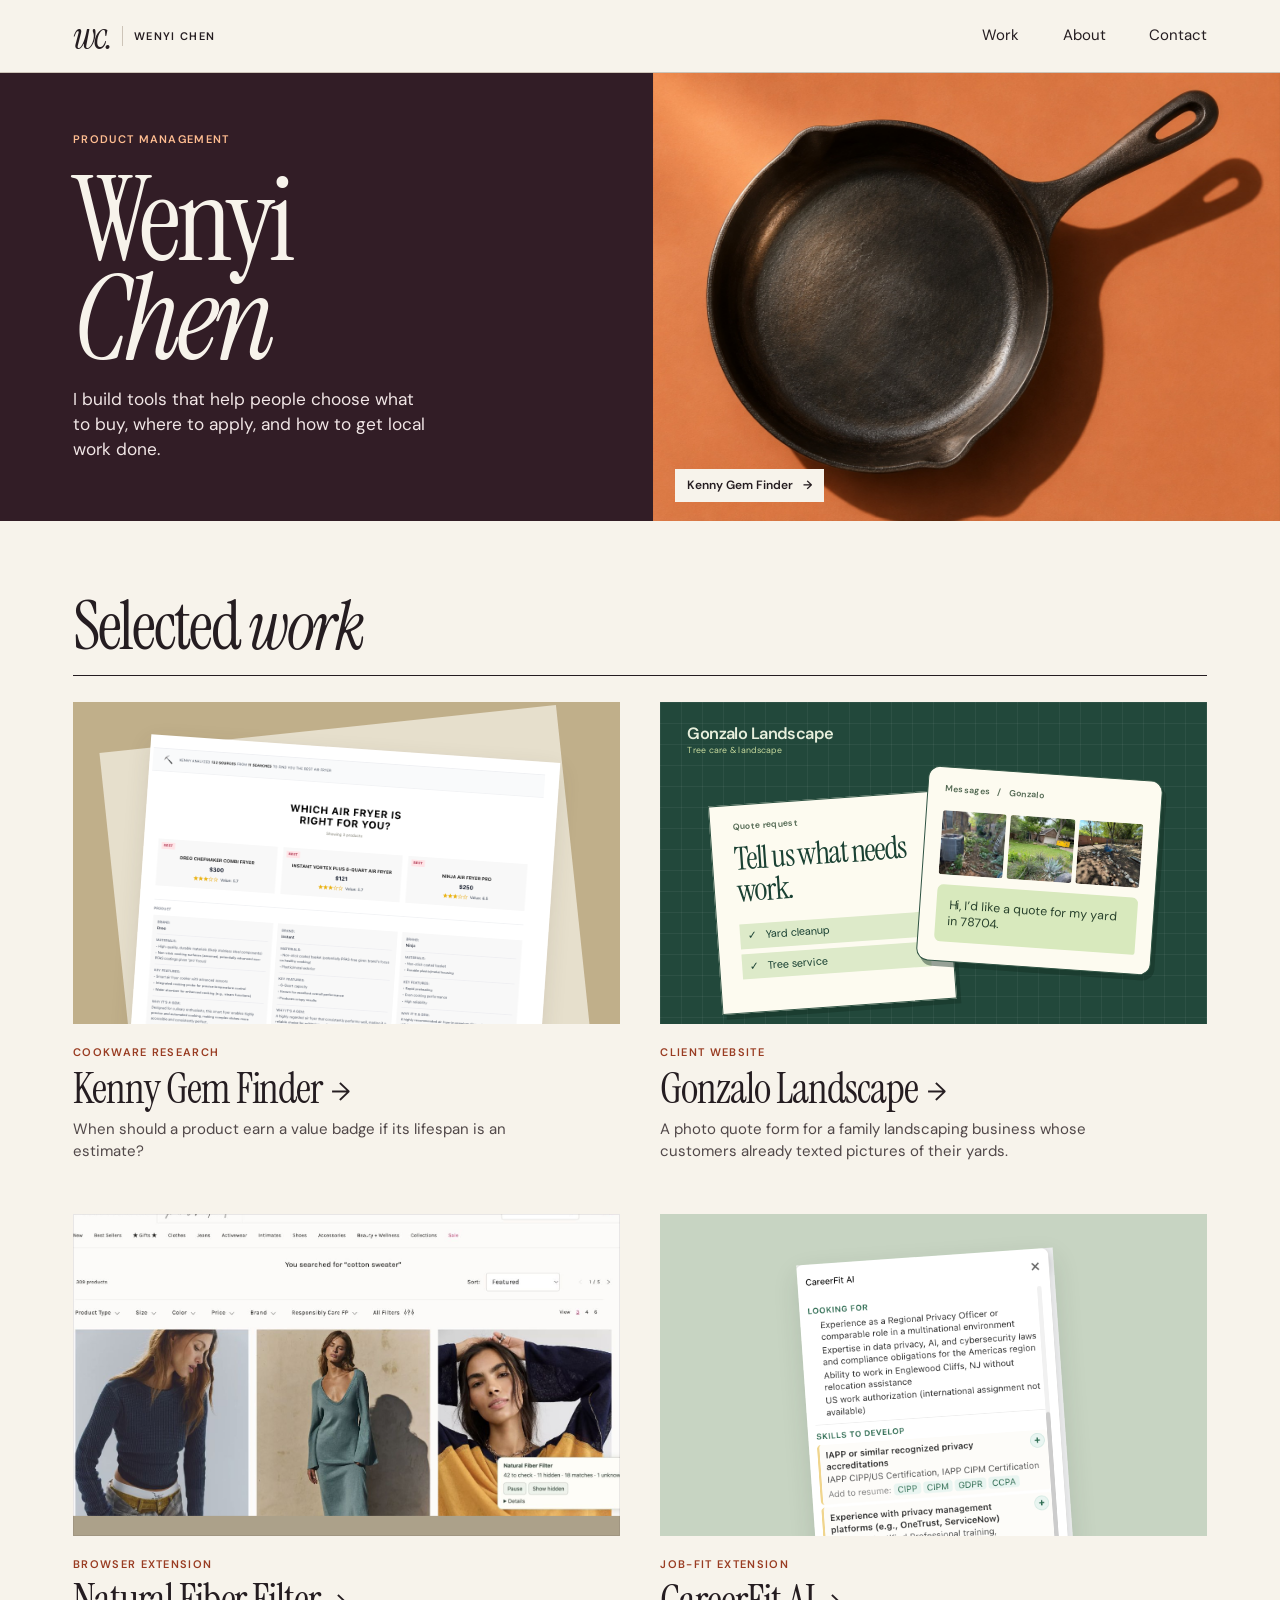
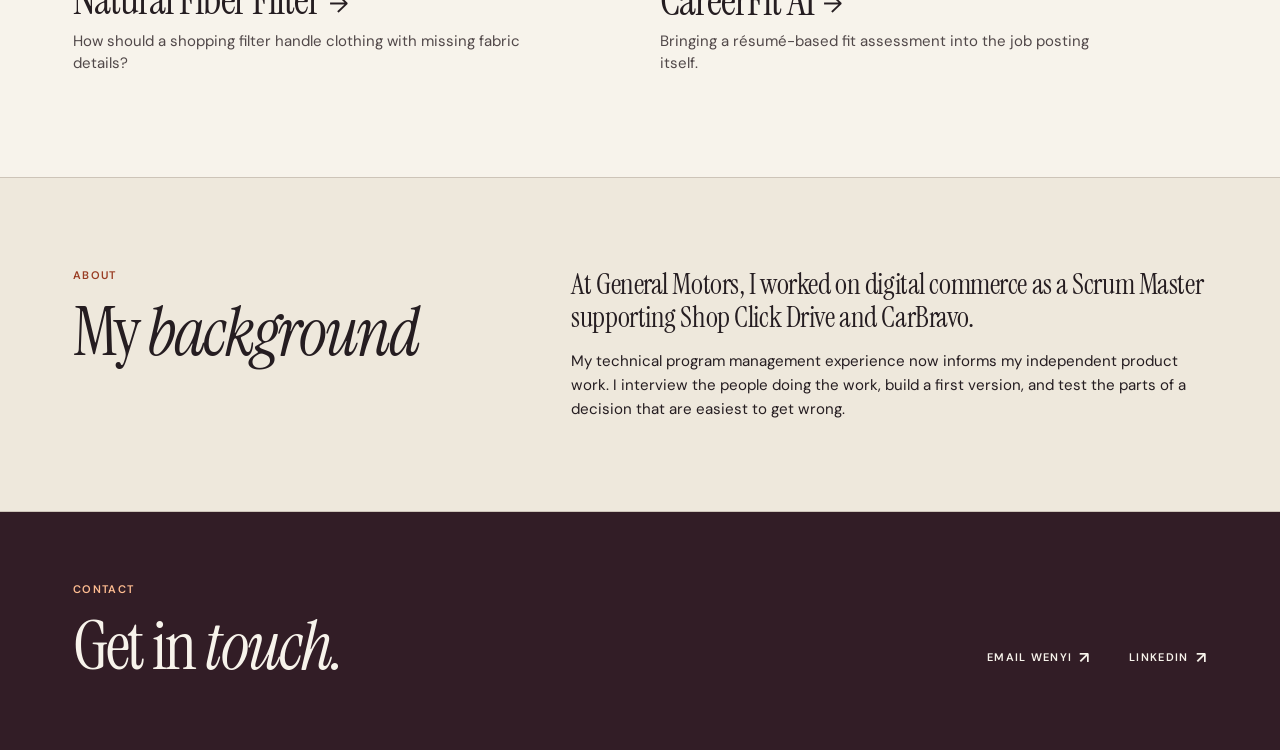
==== index.html @ 7c177bbd "Publish PM portfolio with four projects and interactive Gonzalo quote walkthrough" ====
<!doctype html>
<html lang="en">
<head>
<meta charset="utf-8">
<meta name="viewport" content="width=device-width,initial-scale=1">
<meta name="description" content="Product management work by Wenyi Chen, from independent products to digital commerce at General Motors.">
<meta name="theme-color" content="#321d26">
<title>Wenyi Chen — Product Management</title>
<style>
@font-face{font-family:Instrument;src:url([data-uri]) format('truetype');font-style:normal;font-display:swap}
@font-face{font-family:Instrument;src:url([data-uri]) format('truetype');font-style:italic;font-display:swap}
@font-face{font-family:DM;src:url([data-uri]) format('truetype');font-weight:400;font-display:swap}
@font-face{font-family:DM;src:url([data-uri]) format('truetype');font-weight:600;font-display:swap}
:root{--ink:#251d21;--plum:#321d26;--paper:#f7f3eb;--warm:#f1e4d1;--red:#993c22;--accent:#ffbd91;--rule:#cdc4b8;--serif:Instrument,'Baskerville',Georgia,serif;--sans:DM,'Helvetica Neue',Arial,sans-serif;--gutter:clamp(22px,5.7vw,100px)}
*{box-sizing:border-box}
body{margin:0;color:var(--ink);background:var(--paper);font:400 17px/1.55 var(--sans);overflow-wrap:break-word;-webkit-font-smoothing:antialiased}
a{color:inherit;text-decoration:none}h1,h2,h3,p,figure,blockquote{margin:0}img{display:block;max-width:100%}button,a{-webkit-tap-highlight-color:transparent}:focus-visible{outline:3px solid #1d71bc;outline-offset:4px}a:focus-visible{position:relative;z-index:2}.skip{position:absolute;top:-120px;left:16px;background:white;color:var(--ink);padding:12px;z-index:7}.skip:focus{top:10px}
.wrap{width:min(100%,1640px);margin-inline:auto;padding-inline:var(--gutter)}
header{border-bottom:1px solid var(--rule)}.mast{display:flex;justify-content:space-between;align-items:center;gap:15px;min-height:72px}
.signature{display:inline-flex;align-items:center;gap:11px;line-height:1.2;min-height:44px}.monogram{font:italic 38px/.9 var(--serif);letter-spacing:-2px}.signature .divider{height:20px;width:1px;background:var(--rule)}.signature small,.eyebrow,.kicker,.contact-links,.case-back,.case-next,.section-link,.role{font:600 11px/1.35 var(--sans);letter-spacing:.12em;text-transform:uppercase}
nav{display:flex;align-items:center;gap:clamp(18px,3.4vw,48px)}nav a{display:grid;align-items:center;min-height:44px;font-size:15px}nav a[aria-current]{text-decoration:underline;text-underline-offset:5px}nav a:hover,.contact-links a:hover,.section-link:hover,.case-back:hover,.case-next:hover{text-decoration:underline;text-underline-offset:5px}
main:focus,section[tabindex]:focus,footer:focus,h1[tabindex]:focus{outline:none}
.hero{background:var(--plum);color:var(--paper);display:grid;grid-template-columns:1.04fr 1fr;min-height:clamp(430px,35vw,630px)}
.hero-copy{max-width:880px;justify-self:end;width:100%;padding:clamp(36px,4vw,82px) clamp(30px,5vw,76px) clamp(36px,4vw,80px) max(var(--gutter),calc((100vw - 1640px)/2 + var(--gutter)));display:flex;flex-direction:column;justify-content:center;align-items:flex-start}
.eyebrow,.kicker,.role{color:var(--red)}.hero .eyebrow{color:var(--accent)}
.hero h1{margin:24px 0 18px;font:400 clamp(94px,9.2vw,158px)/.84 var(--serif);letter-spacing:-.035em}.hero h1 em{font-weight:400}.hero h1 span{display:block}
.intro{font-size:clamp(16px,1.35vw,21px);line-height:1.45;max-width:30ch;color:#f1e6e6}
.hero-art{position:relative;overflow:hidden;display:block;background:#ba6c3c;min-height:100%}.hero-art>img{position:absolute;width:100%;height:100%;object-fit:cover;object-position:51% center;transition:transform .65s cubic-bezier(.2,.66,.32,1)}
.hero-art:hover>img,.hero-art:focus-visible>img{transform:scale(1.035)}.hero-art:focus-visible{outline-offset:-6px}
.image-link{position:absolute;bottom:19px;left:22px;display:flex;align-items:center;gap:10px;background:var(--paper);padding:7px 12px;color:var(--ink);font-size:12px;font-weight:600}.arrow{display:inline-block;transition:transform .22s ease}.hero-art:hover .arrow,.project:hover .arrow,.case-next:hover .arrow{transform:translateX(4px)}
.work{padding-top:clamp(42px,5.7vw,88px);padding-bottom:clamp(60px,8vw,112px)}.section-head{border-bottom:1px solid var(--ink);display:flex;justify-content:space-between;align-items:baseline;gap:16px;padding-bottom:16px;margin-bottom:26px}.section-head h2,.about h2,.footer h2{font:400 clamp(48px,5.2vw,85px)/.98 var(--serif);letter-spacing:-.035em}.section-head h2 em,.about h2 em,.footer h2 em{font-weight:400}
.projects{display:grid;grid-template-columns:1fr 1fr;column-gap:clamp(22px,3.2vw,48px);row-gap:clamp(34px,4vw,65px)}
.project{display:block;min-width:0;color:var(--ink)}.project-art{position:relative;isolation:isolate;aspect-ratio:1.7;overflow:hidden}
.patina-art{background:#c0af8a}.patina-art:before{content:'';position:absolute;inset:8% 8% -20% 8%;background:#f6f1e7;transform:rotate(-6deg);opacity:.72}
.patina-art img{position:absolute;width:75%;height:auto;max-width:none;left:13%;top:14%;transform:rotate(4deg);box-shadow:0 8px 22px #4b3f3220;transform-origin:45% 15%;transition:transform .45s ease}
.fiber-art{background:#aca18a}.fiber-art img{position:absolute;max-width:none;width:108%;height:auto;top:50%;left:50%;transform:translate(-50%,-60%);transition:transform .5s ease}.fiber-art:after{content:'';position:absolute;inset:0;border:1px solid #281e2617}
.project:hover .patina-art img,.project:focus-visible .patina-art img{transform:rotate(1deg) scale(1.025)}.project:hover .fiber-art img,.project:focus-visible .fiber-art img{transform:translate(-50%,-60%) scale(1.035)}
.project-info{padding-top:21px}.project h3{font:400 clamp(34px,3.25vw,57px)/1.02 var(--serif);letter-spacing:-.025em;padding:8px 0}.project h3 .arrow{font:400 .60em/1 var(--sans);margin-left:.12em;vertical-align:.10em}
.project p{max-width:46ch;font-size:clamp(15px,1.1vw,18px);color:#514849;line-height:1.5}
.about{background:#eee8dc;border-top:1px solid var(--rule);border-bottom:1px solid var(--rule);padding-block:clamp(52px,7vw,100px)}
.about-grid{display:grid;grid-template-columns:.9fr 1.4fr;gap:clamp(30px,7vw,132px);align-items:start}.about .eyebrow{margin-bottom:17px}.about-text{max-width:660px}.about-text p:first-child{font:400 clamp(24px,2.25vw,37px)/1.16 var(--serif);letter-spacing:-.015em}.about-text p+p{margin-top:14px;font-size:clamp(15px,1.18vw,18px);line-height:1.6}
.footer{background:var(--plum);color:var(--paper);padding-block:clamp(40px,5.5vw,85px)}.footer-inner{display:flex;align-items:flex-end;justify-content:space-between;gap:18px}.footer .eyebrow{color:var(--accent);margin-bottom:16px}.footer h2{font-size:clamp(45px,5.3vw,84px)}.contact-links{display:flex;gap:clamp(18px,3vw,42px)}.contact-links a{display:inline-flex;align-items:center;min-height:44px;gap:7px}.contact-links .arrow{font-size:16px}
.case{padding-top:clamp(28px,4vw,70px);padding-bottom:clamp(45px,6vw,90px)}.case-back{display:inline-flex;align-items:center;gap:8px;min-height:44px}.case-back span{font-size:18px}
.case-heading{margin-top:clamp(28px,3.8vw,66px);max-width:1100px}.case h1{font:400 clamp(64px,8.5vw,134px)/.93 var(--serif);letter-spacing:-.045em;margin:12px 0 15px;color:var(--plum)}
.case-dek{max-width:58ch;font-size:clamp(18px,1.55vw,24px);line-height:1.45}
.case-layout{margin-top:clamp(34px,5vw,75px);display:grid;grid-template-columns:1.06fr 1fr;gap:clamp(30px,5.5vw,100px);align-items:start}
.case-copy section{padding-bottom:25px;margin-bottom:25px;border-bottom:1px solid var(--rule)}.case-copy section:last-child{margin-bottom:0}.case-copy h2{font:400 clamp(30px,2.8vw,47px)/1.02 var(--serif);letter-spacing:-.025em;margin-bottom:12px}.case-copy p{max-width:56ch;color:#494041;font-size:clamp(16px,1.14vw,19px)}.case-copy p+p{margin-top:12px}
.evidence{margin:0}.evidence-img{background:#e0d4c0;padding:clamp(13px,2.25vw,38px);border:1px solid #d7cebe}.evidence-img img{width:100%;height:auto;margin:auto}.fiber-evidence{background:#d9dad0;padding:clamp(12px,1.5vw,26px)}.evidence figcaption{margin-top:9px;color:#5a5051;font-size:13px;line-height:1.45}.stats{display:grid;grid-template-columns:repeat(3,1fr);align-items:baseline;gap:8px;margin-top:28px;padding-block:20px;border-block:1px solid var(--rule)}.stats strong{display:block;font:400 clamp(37px,3.2vw,55px)/1 var(--serif);color:var(--plum)}.stats span{font-size:13px;line-height:1.4}
.case-next{display:inline-flex;gap:9px;align-items:center;margin-top:32px;min-height:44px;color:var(--red)}.case-next .arrow{font-size:16px}
html.js [data-view]{display:none}html.js [data-view].active{display:block}
@media(prefers-reduced-motion:no-preference){.hero-copy{animation:lift-in .65s both}.hero-art img{animation:arrive .95s ease both}@keyframes lift-in{from{opacity:0;transform:translateY(10px)}to{opacity:1;transform:translateY(0)}}@keyframes arrive{from{filter:brightness(.84)}to{filter:brightness(1)}}}
@media(min-width:1700px){.hero{grid-template-columns:1fr 1fr}.hero-copy{max-width:none}}
@media(max-width:780px){.mast{min-height:60px}.hero{min-height:385px}.hero-copy{padding:30px var(--gutter)}.hero h1{font-size:clamp(86px,12vw,106px);margin:20px 0}.hero .eyebrow{font-size:10px}.intro{font-size:16px}.image-link{bottom:13px;left:13px}.case-layout{grid-template-columns:1fr 1fr;gap:24px}.about-grid{grid-template-columns:.7fr 1.3fr;gap:25px}}
@media(max-width:620px){.mast{align-items:center}.signature{gap:6px}.signature small{font-size:9px;letter-spacing:.07em;max-width:72px}.signature .divider{height:18px}.monogram{font-size:31px}nav{gap:15px}nav a{font-size:14px}.hero{display:flex;flex-direction:column;min-height:auto}.hero-copy{padding:31px var(--gutter) 27px;max-width:none}.hero h1{display:flex;align-items:baseline;flex-wrap:wrap;gap:.16em;font-size:clamp(63px,15vw,103px);line-height:.95;margin:13px 0 10px}.hero h1 span{display:inline}.intro{max-width:36ch}.hero-art{min-height:0;aspect-ratio:2.25}.hero-art>img{object-position:51% 47%}.image-link{bottom:11px;left:var(--gutter);padding:5px 9px;font-size:11px}.work{padding-top:36px}.section-head{padding-bottom:12px;margin-bottom:18px}.section-head h2,.about h2{font-size:48px}.projects,.case-layout,.about-grid{grid-template-columns:1fr}.projects{gap:34px}.project-art{aspect-ratio:1.75}.project-info{padding-top:14px}.project h3{padding-block:6px}.about-text{max-width:100%}.footer-inner{display:block}.contact-links{margin-top:17px;gap:29px}.case{padding-top:14px}.case-heading{margin-top:24px}.case h1{font-size:clamp(53px,13vw,79px)}.case-layout{margin-top:24px}.case-copy section{padding-bottom:18px;margin-bottom:18px}.evidence-img{padding:16px}.case-next{margin-top:18px}.about .eyebrow,.footer .eyebrow{margin-bottom:9px}}
@media(max-width:360px){.signature small,.signature .divider{display:none}.hero h1{font-size:61px}.hero-art{aspect-ratio:2}.contact-links{font-size:10px}}
@media(prefers-reduced-motion:reduce){*,*:before,*:after{animation:none!important;transition:none!important;scroll-behavior:auto!important}}
/* Gonzalo’s quote handoff */
.gz-case{--gz-evergreen:#173f35;--gz-leaf:#d4ec8b;--gz-surface:#f3f1e5}
.gz-top-links{display:flex;align-items:center;column-gap:26px;flex-wrap:wrap;margin-top:12px}.gz-board-link{display:inline-flex;align-items:center;gap:6px;min-height:44px;font-size:14px;color:#544d47;text-decoration:underline;text-underline-offset:4px}
.gz-board{display:grid;grid-template-columns:minmax(250px,.8fr) minmax(0,1.45fr);margin-top:clamp(24px,3.4vw,58px);background:var(--gz-surface);border:1px solid #a9b3a2}
.gz-rail{display:flex;flex-direction:column;justify-content:space-between;gap:20px;padding:clamp(24px,3.8vw,68px);background:var(--gz-evergreen);color:#f5f3e7}
.gz-kicker{font:600 11px/1.35 var(--sans);text-transform:uppercase;letter-spacing:.14em;color:var(--gz-leaf)}
.gz-rail h2{margin:17px 0 10px;font:400 clamp(55px,5.7vw,100px)/.9 var(--serif);letter-spacing:-.04em}.gz-rail h2 em{color:var(--gz-leaf);font-weight:400}
.gz-steps{display:grid;margin:10px 0}.gz-steps button{display:flex;gap:15px;align-items:center;text-align:left;min-height:43px;border:0;border-top:1px solid #567269;color:#f3f2e8;background:transparent;font:400 clamp(14px,1.21vw,18px)/1.3 var(--sans);cursor:pointer;padding:5px 0}.gz-steps button:last-child{border-bottom:1px solid #567269}.gz-steps button span{font-size:11px;letter-spacing:.09em;color:#c1cec2}.gz-steps button[aria-current=step]{color:var(--gz-leaf);font-weight:600}.gz-steps button[aria-current=step] span{color:var(--gz-leaf)}.gz-steps button[aria-current=step]::after{content:'→';margin-left:auto}.gz-steps button:hover{color:var(--gz-leaf)}.gz-sample{max-width:48ch;color:#d7e0d6;font-size:15px;line-height:1.5}
.gz-canvas{display:flex;flex-direction:column;align-items:center;justify-content:center;position:relative;padding:clamp(24px,3.2vw,55px) clamp(15px,4vw,70px) 20px;min-width:0;background-color:#e6e9d8;background-image:linear-gradient(90deg,#46664a12 1px,transparent 1px),linear-gradient(#46664a12 1px,transparent 1px);background-size:24px 24px}
.gz-device{width:min(100%,370px);background:#fffef7;border:1px solid #41584d;border-radius:20px;box-shadow:6px 8px 0 #58705a2b;overflow:hidden}
.gz-surface{padding:14px 20px;display:flex;justify-content:space-between;align-items:center;gap:8px;background:#1a4339;color:#fffef5;font-size:14px;font-weight:600;line-height:1.2}.gz-surface span{font-size:10px;letter-spacing:.05em;color:#ddebb7}
.gz-screen{display:flex;flex-direction:column;padding:19px 21px 20px;gap:15px;margin:0}.gz-screen[hidden],.gz-case [hidden]{display:none!important}
.gz-screen h3{font:400 34px/.98 var(--serif);letter-spacing:-.025em;color:#173a31;margin:0}.gz-screen h3:focus{outline:none}.gz-helper{color:#4f5b51;font-size:13px;line-height:1.43}
.gz-inputs{display:grid;grid-template-columns:1fr 1fr;gap:8px}.gz-screen label,.gz-options legend{font:600 12px/1.3 var(--sans);color:#234337}.gz-screen input:not([type=checkbox]),.gz-screen textarea{display:block;width:100%;font:400 13px/1.4 var(--sans);padding:8px 9px;border:1px solid #b8c3b3;border-radius:5px;background:white;color:#243c32;margin-top:4px;min-height:34px}.gz-screen small{font-weight:400}
.gz-options{padding:0;margin:0;border:0}.gz-options legend{padding:0;margin:0 0 6px}.gz-choices{display:grid;grid-template-columns:1fr 1fr;gap:5px}.gz-choices label{display:flex;align-items:center;gap:6px;min-height:34px;padding:6px 8px;border:1px solid #c7cfc0;border-radius:5px;font-weight:400;cursor:pointer;background:#fffef7}.gz-choices label:has(:checked){background:#e4f1cf;border-color:#829967}.gz-choices input[type=checkbox]{accent-color:#24523d;width:15px;height:15px;margin:0;flex:none}.gz-options details{font:400 12px/1.35 var(--sans)}.gz-options summary{padding:7px 0 2px;min-height:27px;cursor:pointer;color:#3d5843}.gz-options details[open] summary{margin-bottom:5px}
.gz-primary,.gz-restart,.gz-attach{border:0;min-height:39px;font:600 13px/1.25 var(--sans);cursor:pointer;border-radius:5px}.gz-primary{display:flex;align-items:center;justify-content:space-between;gap:8px;padding:9px 12px;background:var(--gz-evergreen);color:white;margin-top:auto}.gz-primary:hover{background:#235640}.gz-primary span{font-size:16px}.gz-restart,.gz-attach{background:#e5ecda;color:#234337;padding:8px 10px;text-align:left}.gz-restart{display:flex;align-items:center;justify-content:space-between}.gz-attach[aria-pressed=true]{background:#f2f3e8}.gz-form-error{font-size:12px;color:#8e321c}
.gz-compose{display:block;padding:10px 12px;background:#e6eedb;border:1px solid #c2ceb2;border-radius:10px}.gz-compose strong{margin-left:3px}.gz-compose textarea{background:#fcfff7;border-color:#9caf98;resize:vertical;min-height:105px;max-height:260px}.gz-text-short,.gz-incoming,.gz-example{font-size:13px;line-height:1.45}.gz-text-short,.gz-incoming{background:#e3eedb;color:#243d2c;padding:11px 13px;border-radius:10px 10px 3px 10px;overflow-wrap:anywhere}.gz-incoming small,.gz-example small{display:block;font-size:10px;font-weight:600;letter-spacing:.06em;color:#425c48;margin-bottom:4px}.gz-incoming small:last-child:not(:first-child){margin:5px 0 0}.gz-photos{display:grid;grid-template-columns:repeat(3,1fr);gap:4px}.gz-photos img{width:100%;aspect-ratio:1.28;object-fit:cover;border-radius:5px}.gz-example{border-left:2px solid #93a579;padding-left:12px}.gz-example button,.gz-incoming button{min-height:35px;color:#2b5733;font:600 12px var(--sans);padding:2px 0;background:transparent;border:0;text-decoration:underline;text-underline-offset:3px;cursor:pointer}.gz-example p[lang=en]{margin:2px 0 5px;color:#4f584e}.gz-caption{margin-top:13px;letter-spacing:.06em;font-size:11px;color:#405042}
.gz-sr{width:1px;height:1px;position:absolute;clip-path:inset(50%);overflow:hidden;white-space:nowrap}.gz-story{display:grid;grid-template-columns:repeat(2,minmax(0,1fr));gap:clamp(26px,6vw,90px);margin-top:clamp(32px,4vw,60px)}.gz-story section{border:0;border-top:1px solid var(--rule);padding:20px 0 0;margin:0}.gz-story h2{margin:0 0 14px;font:600 12px/1.3 var(--sans);letter-spacing:.09em;text-transform:uppercase;color:var(--gz-evergreen)}.gz-story p{font-size:clamp(15px,1.15vw,18px)}
.gz-story .gz-reach,.gz-story .gz-feedback{color:var(--gz-evergreen);font-family:var(--serif);letter-spacing:-.025em}.gz-story .gz-reach{font-size:clamp(47px,4.75vw,76px);line-height:.94}.gz-reach span{font-size:.66em}.gz-story .gz-feedback{max-width:34ch;font-size:clamp(25px,2vw,34px);line-height:1.14}
.gz-tile{container-type:inline-size;background:#22483b;isolation:isolate;background-image:linear-gradient(90deg,#ffffff0d 1px,transparent 1px),linear-gradient(#ffffff0d 1px,transparent 1px);background-size:21px 21px}
.gz-tile-label{position:absolute;top:7%;left:5%;color:#e7efdc;font:600 clamp(12px,3cqw,25px)/1.15 var(--sans);letter-spacing:-.035em}.gz-tile-label span{display:block;color:#c6d99d;font:400 clamp(8px,1.6cqw,13px)/1.6 var(--sans);letter-spacing:.03em}
.gz-tile-form,.gz-tile-message{position:absolute;background:#fdfbf0;color:#1a4133;border:1px solid #2f5343;box-shadow:4px 5px 0 #142f2470;transition:transform .3s ease}
.gz-tile-form{width:43%;left:10%;top:30%;padding:3% 4% 5%;transform:rotate(-4deg)}.gz-tile-form small,.gz-tile-message small{display:block;font:600 clamp(8px,1.6cqw,13px)/1.2 var(--sans);letter-spacing:.04em;color:#536953}.gz-tile-form strong{display:block;font:400 clamp(20px,5.8cqw,63px)/1.0 var(--serif);margin:6% 0 9%;letter-spacing:-.04em}.gz-tile-form>span{display:block;background:#ddeac9;margin:3% 0;padding:3% 4%;font:400 clamp(9px,2cqw,16px)/1.25 var(--sans)}
.gz-tile-message{width:43%;right:9%;top:22%;border-radius:12px;transform:rotate(4deg);padding:3% 3% 3.5%}.gz-tile-photos{display:flex;gap:2%;margin:8% 0 5%}.gz-tile-photos img{width:32%;aspect-ratio:1;object-fit:cover;border-radius:3px}.project .gz-tile-message p{background:#d8e9bd;color:#29422d;font:400 clamp(10px,2.25cqw,20px)/1.34 var(--sans);padding:6%;margin:0;border-radius:6px 6px 2px 6px}.project:hover .gz-tile-message{transform:rotate(2deg) translateY(-3px)}
@media(min-width:761px){.gz-canvas{min-height:520px}}@media(max-width:760px){.gz-board{grid-template-columns:1fr}.gz-rail{display:grid;grid-template-columns:minmax(0,1fr) minmax(0,1.15fr);gap:12px 20px;padding:22px}.gz-rail h2{font-size:clamp(45px,8vw,65px);margin:12px 0 2px}.gz-steps{margin:0}.gz-steps button{font-size:13px;min-height:35px;gap:8px}.gz-steps button span{font-size:10px}.gz-sample{grid-column:1/-1;max-width:none;font-size:14px}.gz-canvas{padding:22px 14px 14px}.gz-story{grid-template-columns:1fr;gap:22px}.gz-story section{padding-top:14px}.gz-story p{max-width:65ch}}
@media(max-width:400px){.gz-rail{gap:12px;padding:16px}.gz-kicker{font-size:9px}.gz-rail h2{font-size:41px}.gz-steps button{font-size:12px}.gz-screen{padding:15px;gap:12px}.gz-screen h3{font-size:30px}.gz-choices label{font-size:11px}.gz-canvas{padding:16px 9px 10px}}
@media(prefers-reduced-motion:no-preference){.gz-screen:not([hidden]){animation:gz-in .2s ease-out}@keyframes gz-in{from{opacity:.35;transform:translateY(3px)}to{opacity:1;transform:translateY(0)}}}
.career-art{background:#c7d4c2}.career-art img{height:auto;width:47%;position:absolute;top:13%;left:27%;transform:rotate(-4deg);box-shadow:0 10px 26px #1e322321;transition:transform .45s ease}.project:hover .career-art img{transform:rotate(-1deg) scale(1.035)}
.external{display:inline-flex;gap:9px;align-items:center;min-height:44px;color:var(--red);font-weight:600;text-decoration:underline;text-underline-offset:5px}.screens{display:grid;gap:25px}.screen-secondary{max-width:390px;margin:auto}.screen-secondary img{width:100%}.case-copy p + .external{margin-top:7px}
/* Interactive version of the first panel in the editable quote-flow board */
.gz-canvas{container-type:inline-size}
.gz-device:has(.gz-live-form:not([hidden])){width:min(100%,462px);border:0;border-radius:0;box-shadow:3px 5px 0 #58705a20}
.gz-live-form{--gz-form-text:#faf4e7;--gz-form-line:#db957b;display:block;padding:18px clamp(15px,4.2cqw,25px) 24px;background:#c4512f;color:var(--gz-form-text);border-top:6px solid #123b31;font-family:Inter,Arial,sans-serif}
.gz-live-intro .gz-live-kicker{margin:0;color:#092b23;font:700 12px/1.25 Inter,Arial,sans-serif;letter-spacing:1.15px;text-transform:uppercase}
.gz-live-intro h3{margin:10px 0 22px;color:var(--gz-form-text);font:800 clamp(21px,5.2cqw,30px)/1.08 'Arial Narrow','Helvetica Neue',Arial,sans-serif;letter-spacing:-.8px;text-transform:uppercase}
.gz-live-fields{display:grid;gap:22px;min-width:0}
.gz-live-fields>label,.gz-live-fields .gz-options legend{display:block;margin:0;color:var(--gz-form-text);font:700 13px/1.3 Inter,Arial,sans-serif;letter-spacing:1.1px;text-transform:uppercase}
.gz-live-fields>label>small,.gz-live-fields>label small{margin-left:8px;font:400 14px Inter,Arial,sans-serif;letter-spacing:0;text-transform:none}
.gz-live-fields input:not([type=checkbox]),.gz-live-fields textarea{display:block;width:100%;min-height:33px;margin:9px 0 0;padding:4px 0 7px;border:0;border-bottom:1px solid var(--gz-form-line);border-radius:0;background:transparent;color:var(--gz-form-text);font:400 19px/1.25 Inter,Arial,sans-serif}
.gz-live-fields textarea{font-size:18px;resize:vertical;min-height:42px}.gz-live-fields input::placeholder,.gz-live-fields textarea::placeholder{color:#f9e1d1;opacity:1}
.gz-live-fields input:focus,.gz-live-fields textarea:focus{box-shadow:0 1px 0 var(--gz-form-text)}
.gz-live-fields .gz-options{min-width:0}.gz-options>p{margin:8px 0 9px;color:var(--gz-form-text);font:400 16px/1.3 Inter,Arial,sans-serif}
.gz-live-fields .gz-choices{display:grid;grid-template-columns:repeat(2,minmax(0,1fr));gap:0 13px}
.gz-live-fields .gz-choices label{display:flex;align-items:center;gap:8px;padding:5px 0;min-height:32px;border:0;border-top:1px solid var(--gz-form-line);border-radius:0;background:transparent;color:var(--gz-form-text);font:600 15px/1.24 Inter,Arial,sans-serif}
.gz-live-fields .gz-choices label:nth-last-child(-n+2){border-bottom:1px solid var(--gz-form-line)}
.gz-live-fields .gz-choices input{appearance:none;flex:none;display:grid;place-items:center;width:16px;height:16px;margin:0;border:1.2px solid var(--gz-form-text);border-radius:2px;background:transparent;box-shadow:none}
.gz-live-fields .gz-choices input:checked{background:#123b31;border-color:#123b31}.gz-live-fields .gz-choices input:checked::after{content:'';width:9px;height:5px;margin-top:-2px;transform:rotate(-45deg);border-left:1.7px solid #faf4e7;border-bottom:1.7px solid #faf4e7}
.gz-live-fields .gz-primary{width:min(100%,285px);min-height:48px;display:flex;justify-content:flex-start;align-items:center;padding:8px 16px;background:#123b31;color:var(--gz-form-text);border-radius:0;font:700 18px/1.2 'Arial Narrow','Helvetica Neue',Arial,sans-serif;letter-spacing:.25px;text-transform:uppercase}
.gz-live-fields .gz-primary:hover{background:#092b23}.gz-live-fields .gz-form-note{margin:-9px 0 0;color:var(--gz-form-text);font:400 16px/1.4 Inter,Arial,sans-serif}
.gz-live-fields .gz-form-error{padding:5px 7px;background:#fff3dc;color:#82371f}
@container(max-width:370px){.gz-live-form{padding:15px 14px 18px}.gz-live-intro h3{margin:11px 0 20px}.gz-live-fields{gap:18px}.gz-live-fields .gz-choices{column-gap:8px}.gz-live-fields .gz-choices label{font-size:12px;min-height:35px;gap:6px}.gz-live-fields .gz-choices input{width:15px;height:15px}.gz-live-fields .gz-primary{width:fit-content;font-size:16px;min-height:44px}.gz-live-fields .gz-form-note{font-size:14px}}
.gz-device:has(.gz-ios-pane:not([hidden])){border-radius:34px;background:white;border:5px solid #262729;box-shadow:2px 3px 0 #999e97,5px 11px 25px #20362b24;max-width:100%}
.gz-ios-chrome,.gz-ios-pane{font-family:-apple-system,BlinkMacSystemFont,'Helvetica Neue',Arial,sans-serif;color:#17171a}
.gz-ios-status{display:flex;align-items:center;justify-content:space-between;position:relative;height:33px;padding:4px 23px 0;background:#fbfbfc;font-size:11px}
.gz-island{position:absolute;left:50%;top:7px;transform:translateX(-50%);width:58px;height:15px;border-radius:12px;background:#121215}
.gz-status-icons{display:flex;align-items:center;gap:4px;letter-spacing:-.7px;font-size:9px}.gz-status-icons i{display:block;width:14px;height:7px;background:#222;border:1px solid #222;border-radius:2px}
.gz-ios-contact{background:#fbfbfc;display:flex;flex-direction:column;align-items:center;gap:4px;border-bottom:1px solid #dddde0;position:relative;padding:4px 0 9px}
.gz-ios-back{position:absolute;left:17px;top:3px;font:400 33px/1 Arial;color:#1864bf}
.gz-contact-avatar{display:grid;place-items:center;width:35px;height:35px;background:linear-gradient(150deg,#bbc3cf,#7e8898);color:white;border-radius:50%;font-size:18px;font-weight:500}
.gz-ios-name{font-size:12px;font-weight:600}.gz-ios-name::after{content:' ›';color:#85858d}
.gz-ios-pane{min-height:355px;display:flex;align-items:stretch;gap:10px;padding:10px 12px 13px;background:white;position:relative}
.gz-ios-time{margin:0;text-align:center;font-size:10px;font-weight:600;color:#66656c}
.gz-ios-helper{color:#66656c;text-align:center;font-size:12px;line-height:1.4;margin:4px 5px 2px}
.gz-draft-compose{display:grid;gap:5px;padding:10px 12px;margin-top:auto;border:1px solid #c4c4ca;border-radius:18px;color:#17171a;font:400 14px/1.4 -apple-system,BlinkMacSystemFont,'Helvetica Neue',Arial,sans-serif}
.gz-draft-compose>span{font-size:10px;color:#65646a;font-weight:600}.gz-screen .gz-draft-compose textarea{width:100%;margin:0;padding:3px 0;border:0;background:transparent;font:400 14px/1.4 -apple-system,BlinkMacSystemFont,'Helvetica Neue',Arial,sans-serif;color:#17171a;min-height:112px;resize:vertical}
.gz-ios-action,.gz-ios-attach,.gz-use-sample,.gz-ios-tools button{padding:7px 0;background:transparent;border:0;border-radius:0;text-align:left;color:#12579e;font:500 13px/1.35 -apple-system,BlinkMacSystemFont,'Helvetica Neue',Arial,sans-serif;cursor:pointer}
.gz-ios-action{display:flex;align-items:center;justify-content:space-between;gap:10px;border-top:1px solid #e2e2e6;padding:7px 3px;min-height:35px}
.gz-ios-action:hover,.gz-ios-attach:hover,.gz-use-sample:hover,.gz-ios-tools button:hover{text-decoration:underline}
.gz-ios-photos,.gz-inbox-photos{display:grid;grid-template-columns:repeat(3,minmax(0,1fr));gap:2px;overflow:hidden;border-radius:10px}
.gz-ios-photos img,.gz-inbox-photos img{display:block;width:100%;aspect-ratio:1;object-fit:cover}
.gz-inbox-photos{width:74%;align-self:flex-start;border-radius:13px;margin-top:4px}
.gz-bubble{position:relative;max-width:85%;border-radius:17px;padding:8px 12px;font:400 14px/1.35 -apple-system,BlinkMacSystemFont,'Helvetica Neue',Arial,sans-serif;overflow-wrap:anywhere}
.gz-bubble p{margin:0}.gz-gray{align-self:flex-start;background:#e9e9ed;color:#17171a;border-bottom-left-radius:4px}
.gz-green{align-self:flex-end;background:#21853d;color:#fff;border-bottom-right-radius:4px}
.gz-ios-tools{font-size:12px;line-height:1.4;color:#4a4a50;max-width:90%;align-self:flex-start}
.gz-ios-tools button{padding:2px 0;min-height:28px;font-size:11px}.gz-ios-tools p{margin:0;padding:3px 0 2px}
.gz-owner-sample{display:flex;align-items:flex-end;flex-direction:column;gap:2px}.gz-reply-tools{text-align:right;align-self:flex-end}
.gz-ios-compose-wrap{padding-top:10px;margin-top:auto}.gz-use-sample{font-size:12px;padding-left:2px}
.gz-ios-compose{display:flex;align-items:center;gap:7px;border:1px solid #bdbdc4;padding:3px 4px 3px 12px;border-radius:20px}
.gz-screen .gz-ios-compose input{margin:0;padding:3px 0;border:0;background:transparent;color:#17171a;min-height:27px;font:400 14px/1.26 -apple-system,BlinkMacSystemFont,'Helvetica Neue',Arial,sans-serif}
.gz-ios-compose button,.gz-send-disc{flex:none;border:none;background:#21853d;border-radius:50%;color:#fff;text-align:center;font:700 20px/26px -apple-system,BlinkMacSystemFont,'Helvetica Neue',Arial,sans-serif;width:26px;height:26px;cursor:pointer}
.gz-ios-compose button:disabled{background:#a5a5aa;cursor:default}.gz-ios-pane::after{content:'';display:block;align-self:center;width:75px;height:3px;margin:5px 0 0;background:#222;border-radius:3px}
.gz-draft-compose:has(.gz-ios-photos){padding:10px 10px 5px;gap:7px}
.gz-screen .gz-draft-compose textarea[data-gz-summary]{min-height:92px}
.gz-composer-send{padding:6px 0 4px;min-height:31px;border-color:#ededf0}
.gz-case button:focus-visible,.gz-case input:focus-visible,.gz-case textarea:focus-visible{outline:2px solid #2566a3;outline-offset:2px}.gz-live-form input:focus-visible,.gz-live-form textarea:focus-visible,.gz-live-form button:focus-visible{outline-color:#faf4e7}
</style>
<script>document.documentElement.classList.add('js')</script>
</head>
<body>
<a class="skip" href="#main-content">Skip to content</a>
<header><div class="wrap mast">
<a class="signature" href="#home" aria-label="Wenyi Chen, portfolio home"><span class="monogram" aria-hidden="true">wc.</span><span class="divider" aria-hidden="true"></span><small>Wenyi Chen</small></a>
<nav aria-label="Main navigation"><a href="#work">Work</a><a href="#about">About</a><a href="#contact">Contact</a></nav>
</div></header>
<main id="main-content" tabindex="-1">
<div data-view="home" class="active">
<section id="home" class="hero" aria-labelledby="home-title" tabindex="-1">
<div class="hero-copy"><div class="eyebrow">Product management</div><h1 id="home-title"><span>Wenyi</span> <span><em>Chen</em></span></h1><p class="intro">I build tools that help people choose what to buy, where to apply, and how to get local work done.</p></div>
<a href="#kenny-gem-finder" class="hero-art" aria-label="Read the Kenny Gem Finder case study"><img src="[data-uri]" alt="Seasoned iron skillet on a terracotta surface"><span class="image-link">Kenny Gem Finder <span class="arrow" aria-hidden="true">→</span></span></a>
</section>
<section class="wrap work" id="work" aria-labelledby="work-heading" tabindex="-1">
<div class="section-head"><h2 id="work-heading">Selected <em>work</em></h2></div>
<div class="projects">
<a class="project" href="#kenny-gem-finder" aria-labelledby="patina-cover">
<div class="project-art patina-art"><img src="[data-uri]" loading="lazy" alt=""></div>
<div class="project-info"><div class="kicker">Cookware research</div><h3 id="patina-cover">Kenny Gem Finder <span aria-hidden="true" class="arrow">→</span></h3><p>When should a product earn a value badge if its lifespan is an estimate?</p></div></a>
<a class="project" href="#gonzalo-landscape" aria-labelledby="gonzalo-cover">
<div class="project-art gz-tile" aria-hidden="true">
  <div class="gz-tile-label">Gonzalo Landscape <span>Tree care &amp; landscape</span></div>
  <div class="gz-tile-form"><small>Quote request</small><strong>Tell us what needs work.</strong><span>✓ &nbsp; Yard cleanup</span><span>✓ &nbsp; Tree service</span></div>
  <div class="gz-tile-message"><small>Messages &nbsp; / &nbsp; Gonzalo</small><div class="gz-tile-photos"><img src="[data-uri]" alt="" loading="lazy"><img src="[data-uri]" alt="" loading="lazy"><img src="[data-uri]" alt="" loading="lazy"></div><p>Hi, I’d like a quote for my yard in 78704.</p></div>
</div>
<div class="project-info"><div class="kicker">Client website</div><h3 id="gonzalo-cover">Gonzalo Landscape <span aria-hidden="true" class="arrow">→</span></h3><p>A photo quote form for a family landscaping business whose customers already texted pictures of their yards.</p></div></a>
<a class="project" href="#natural-fiber-filter" aria-labelledby="fiber-cover">
<div class="project-art fiber-art"><img src="[data-uri]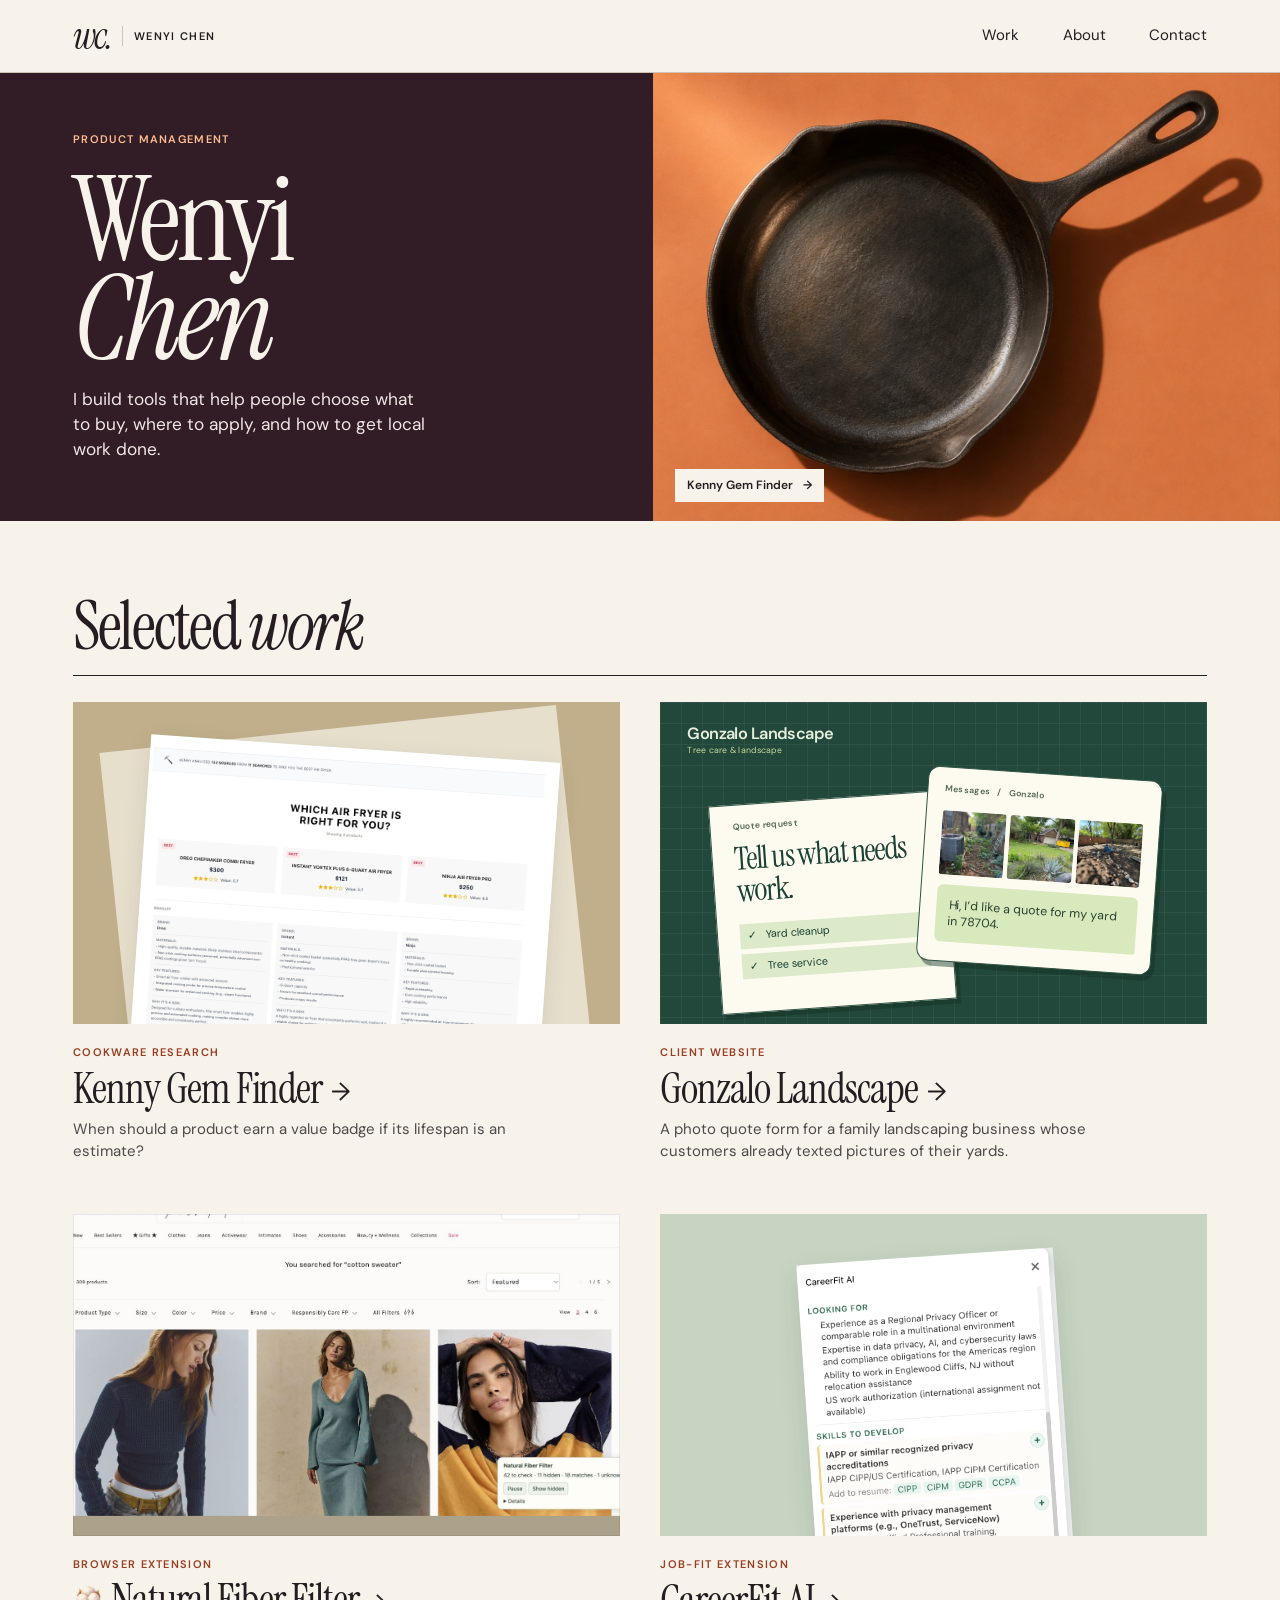
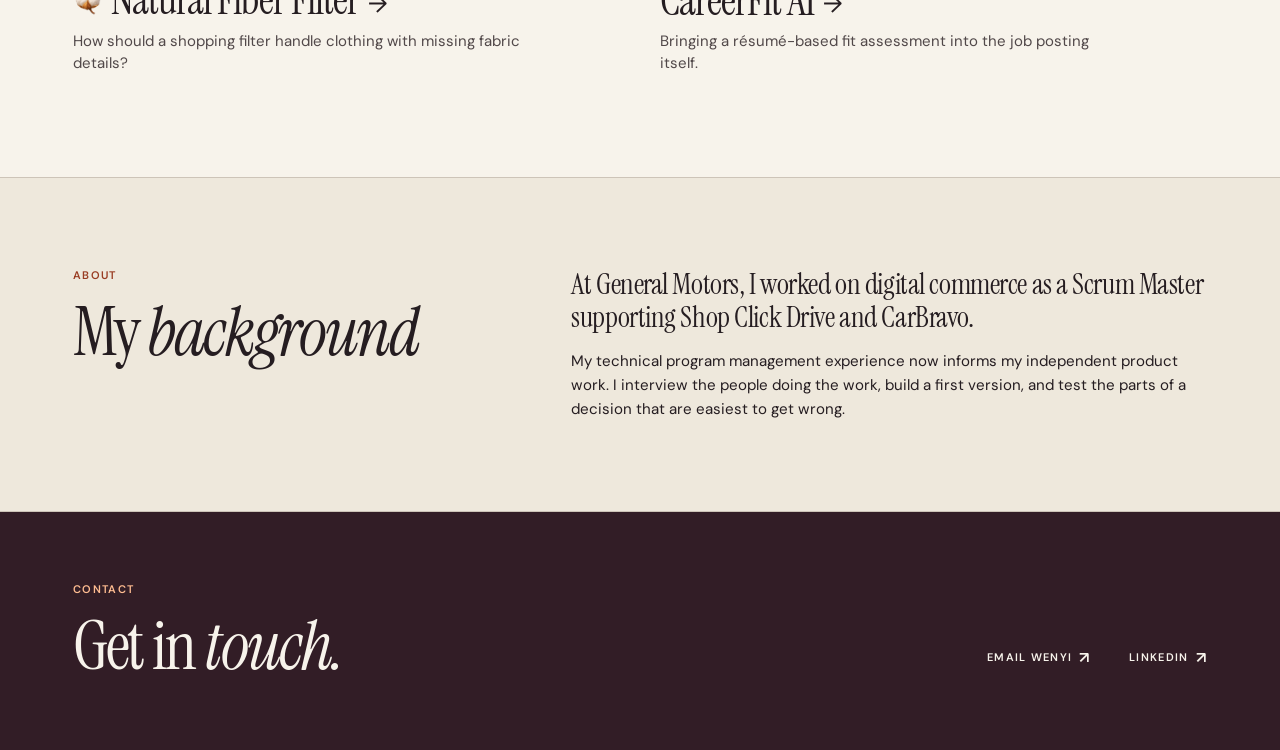
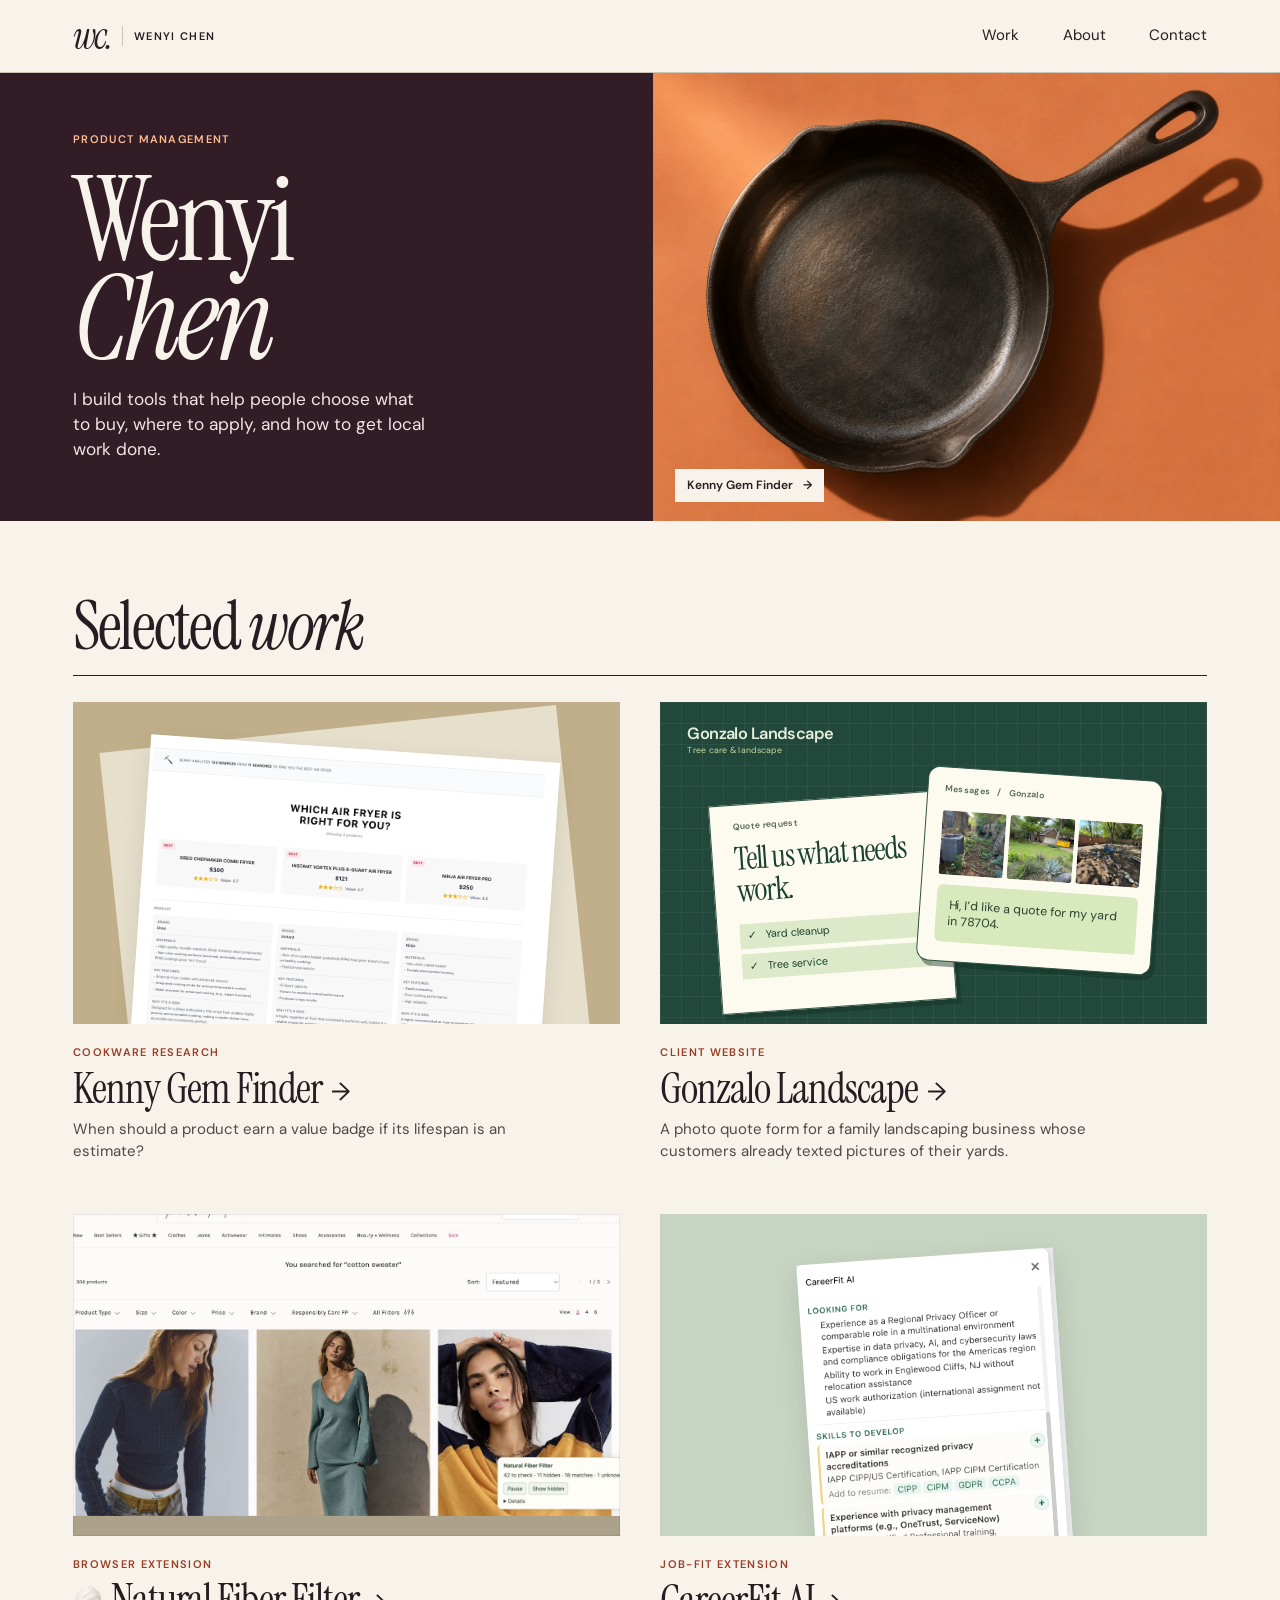
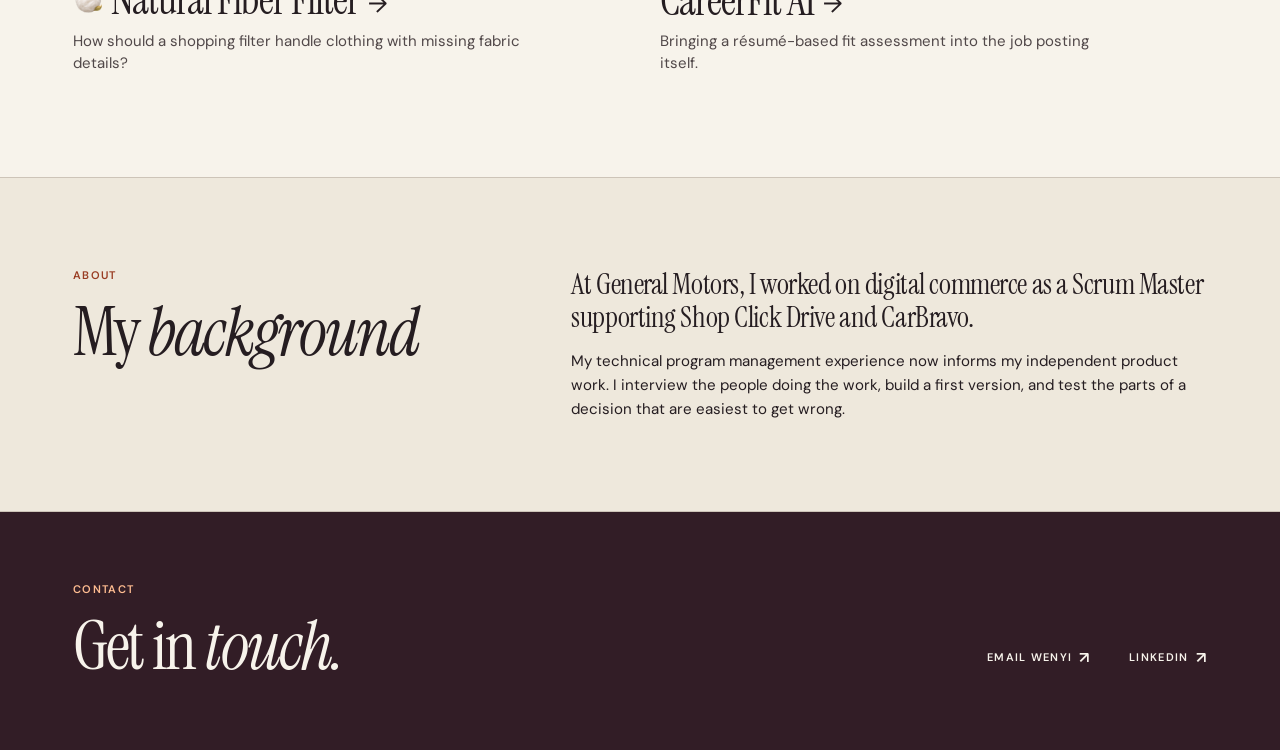
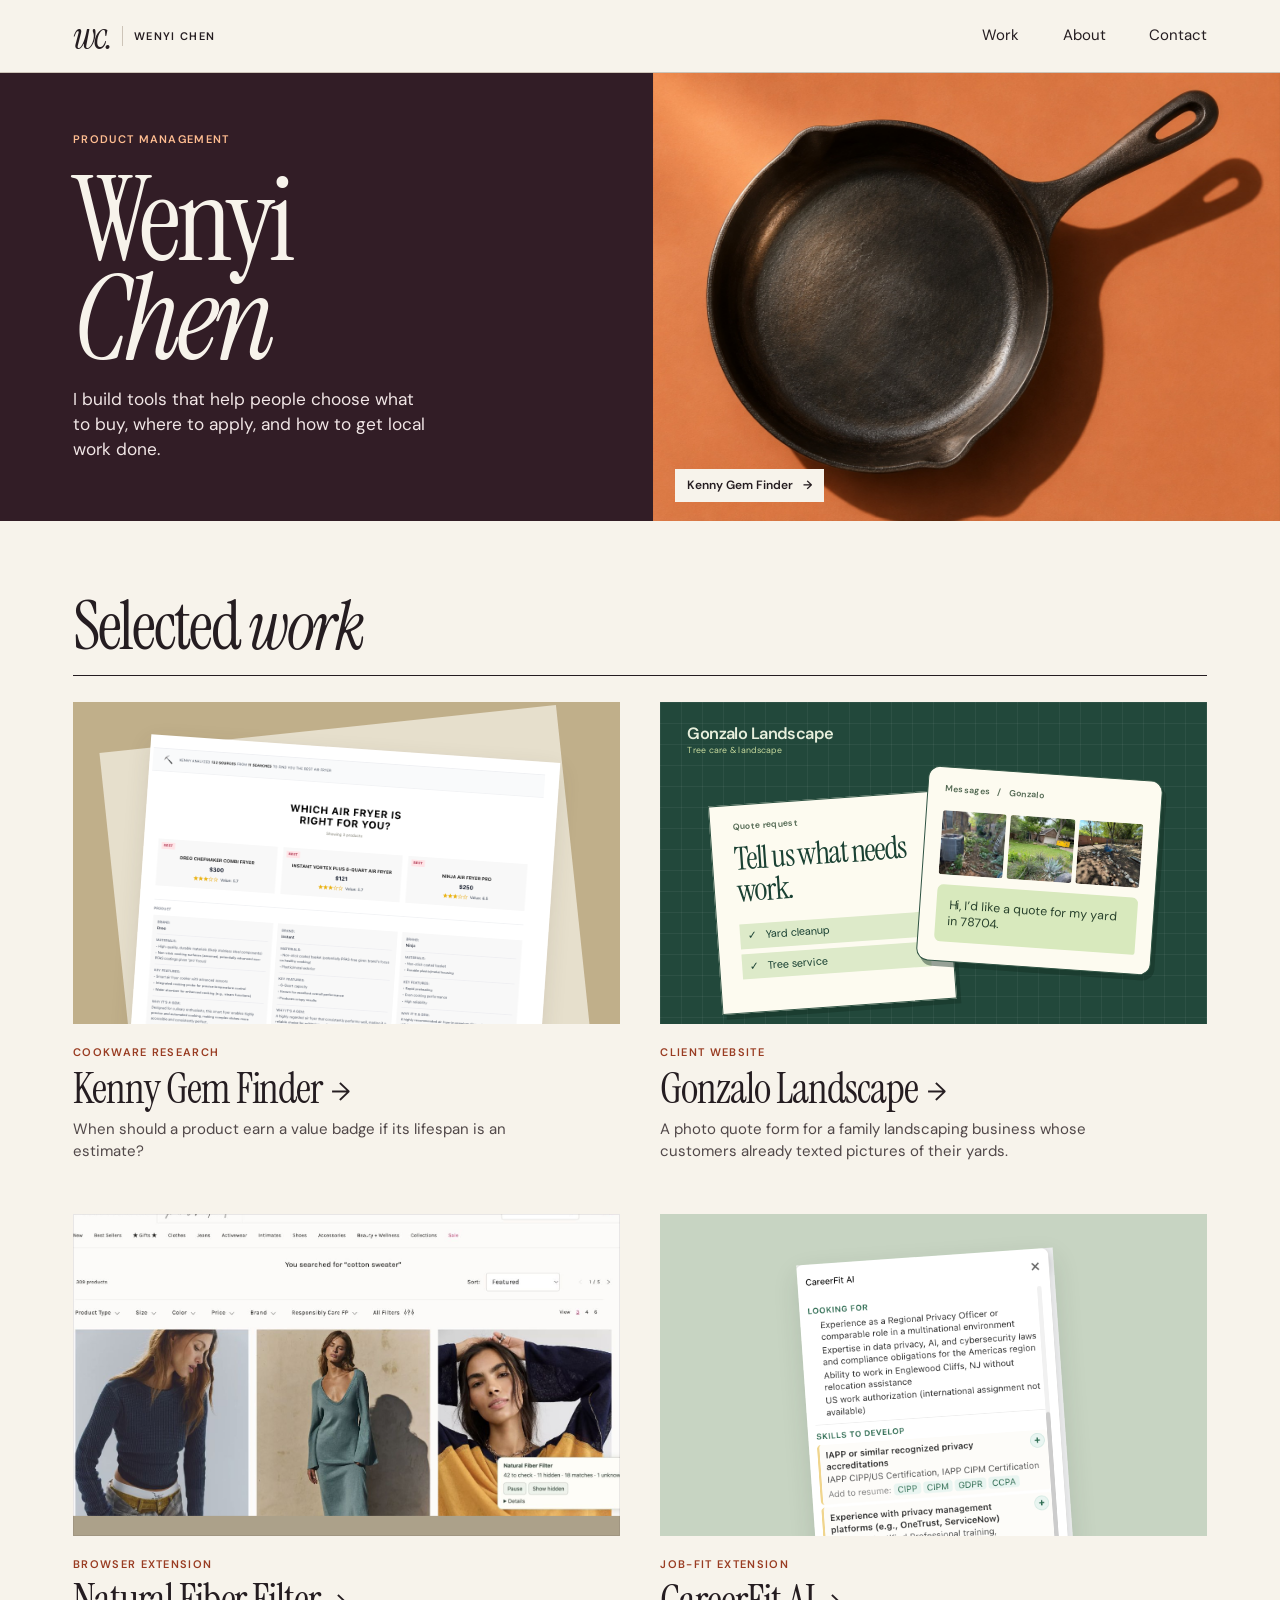
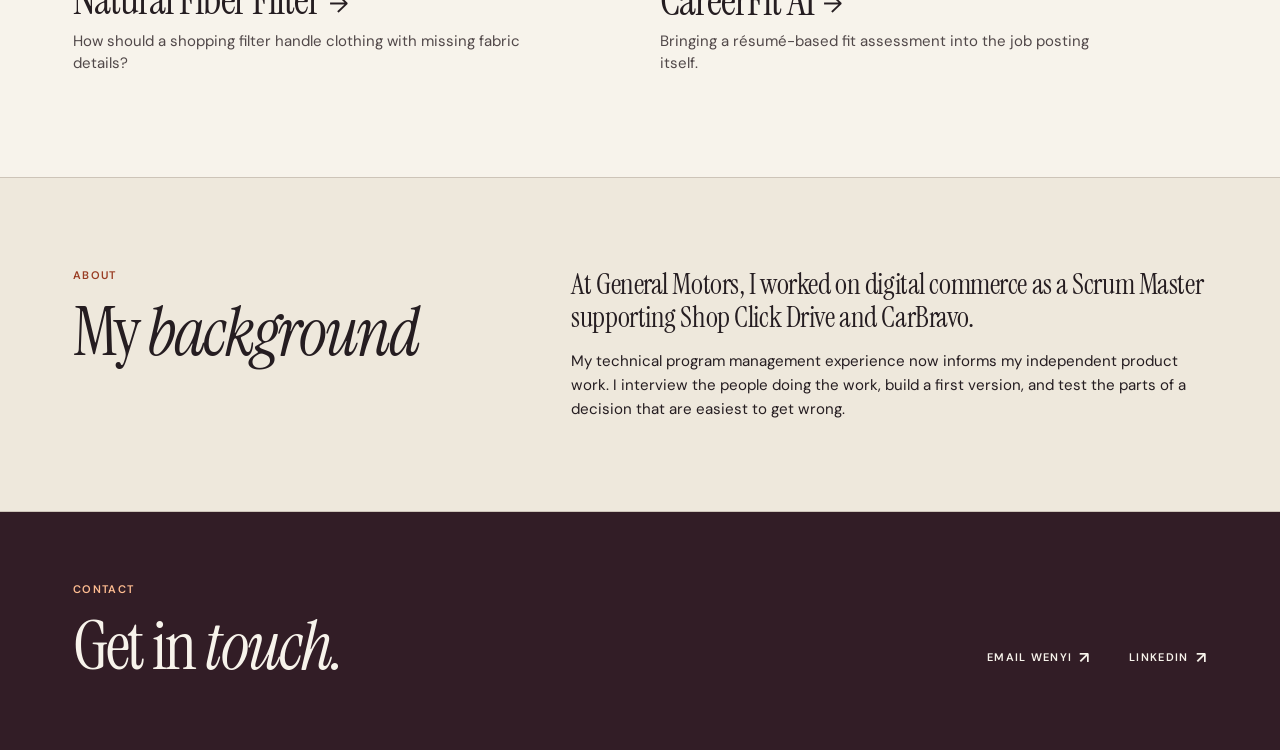
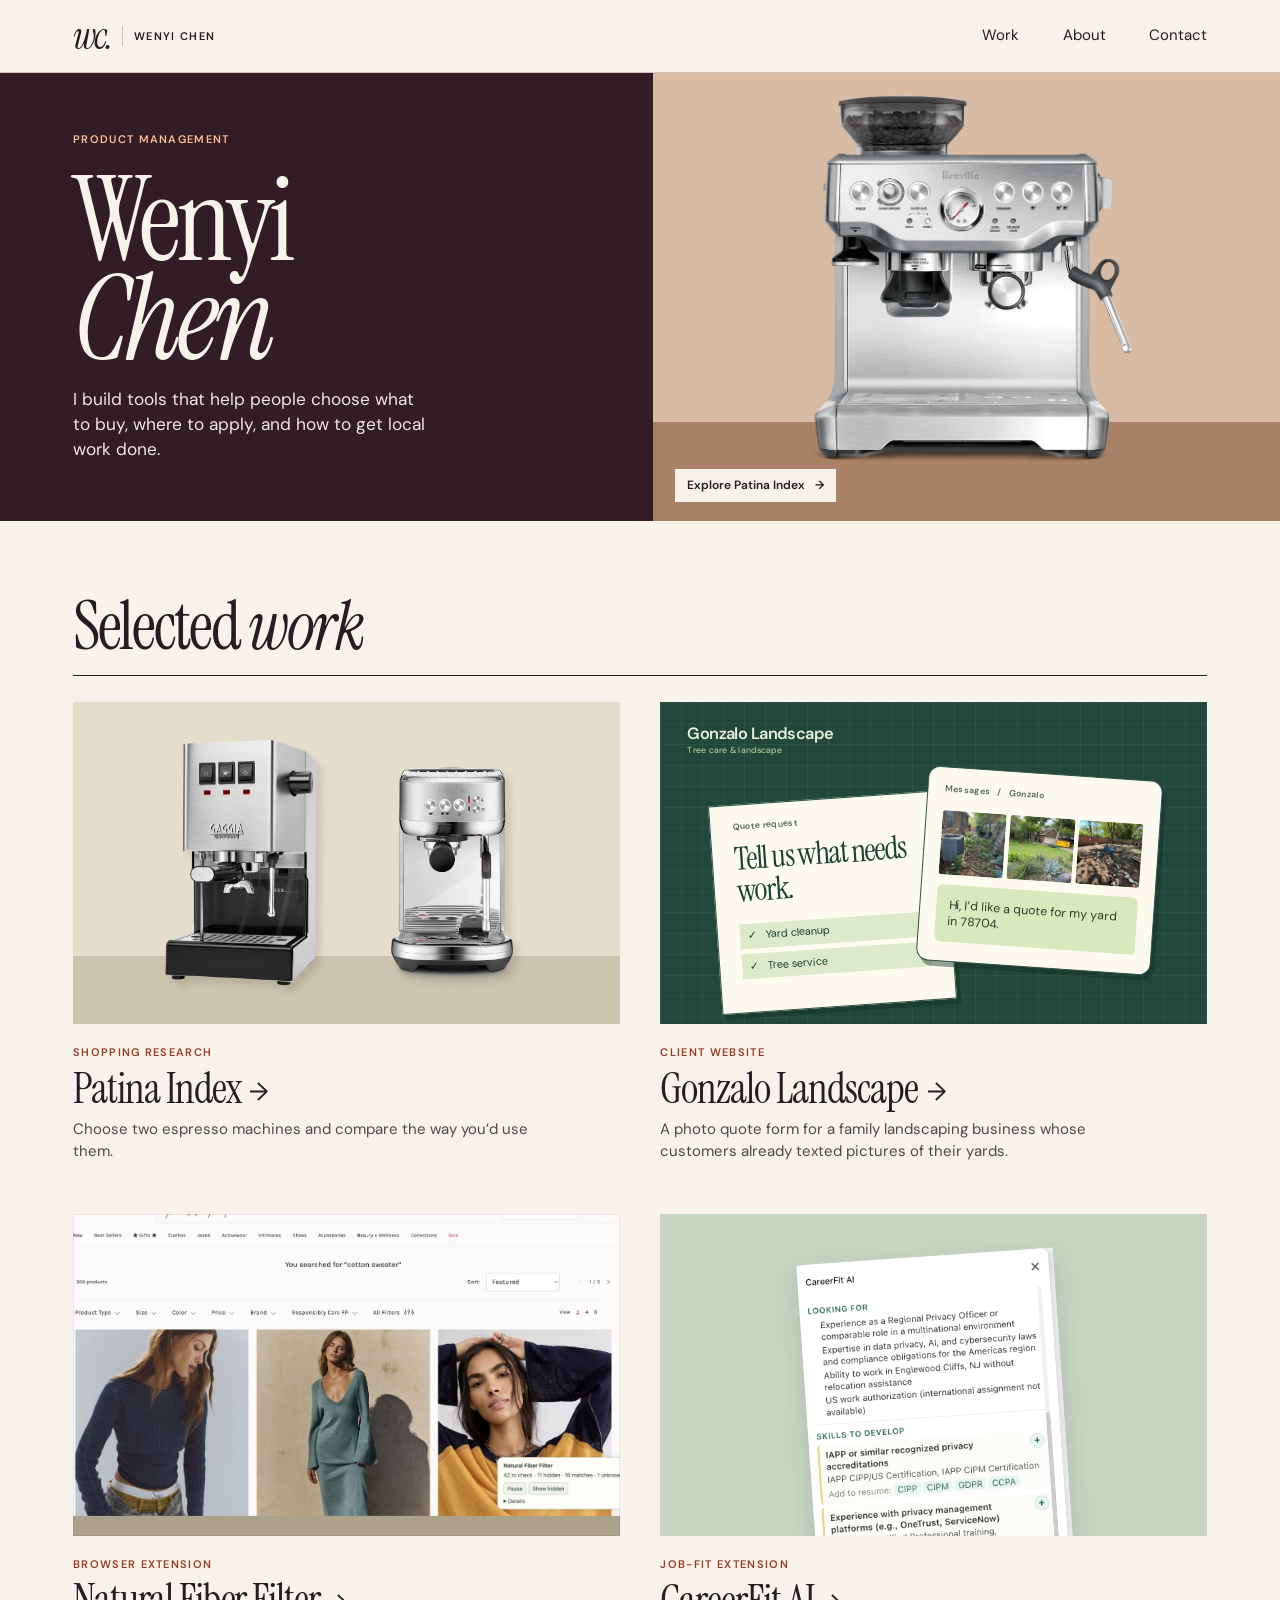
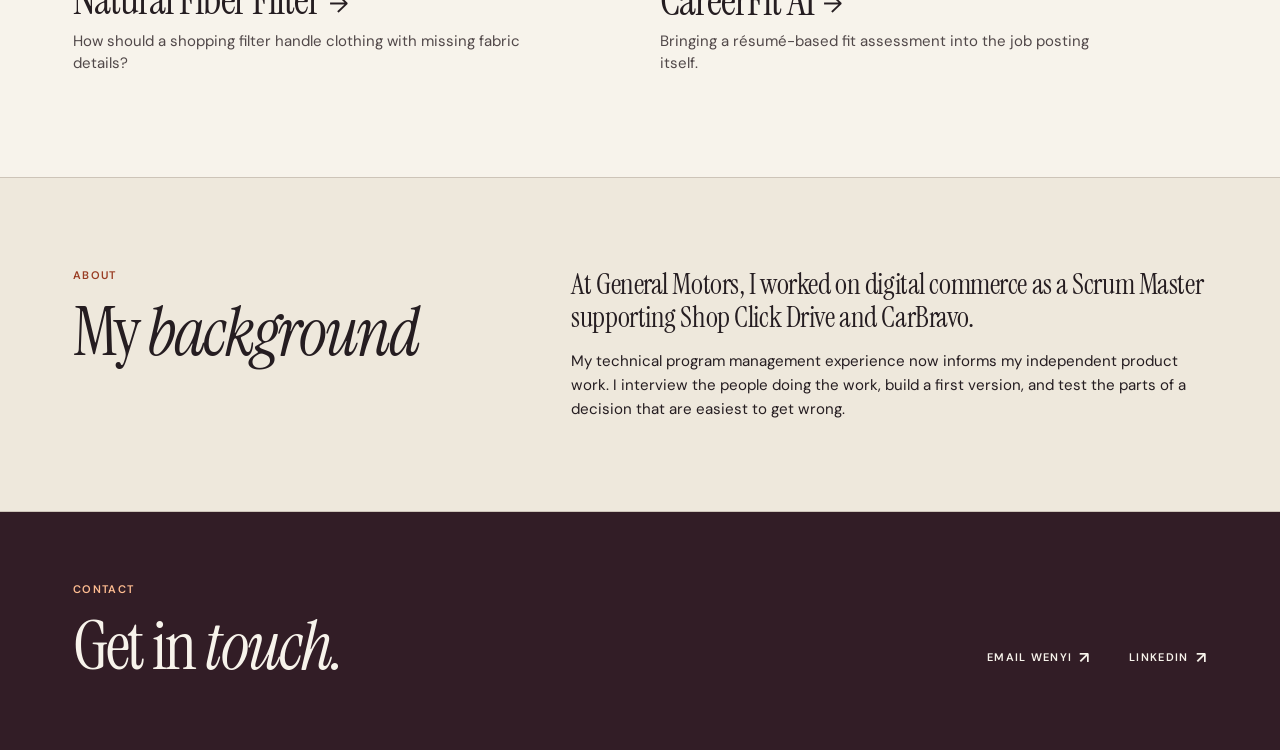
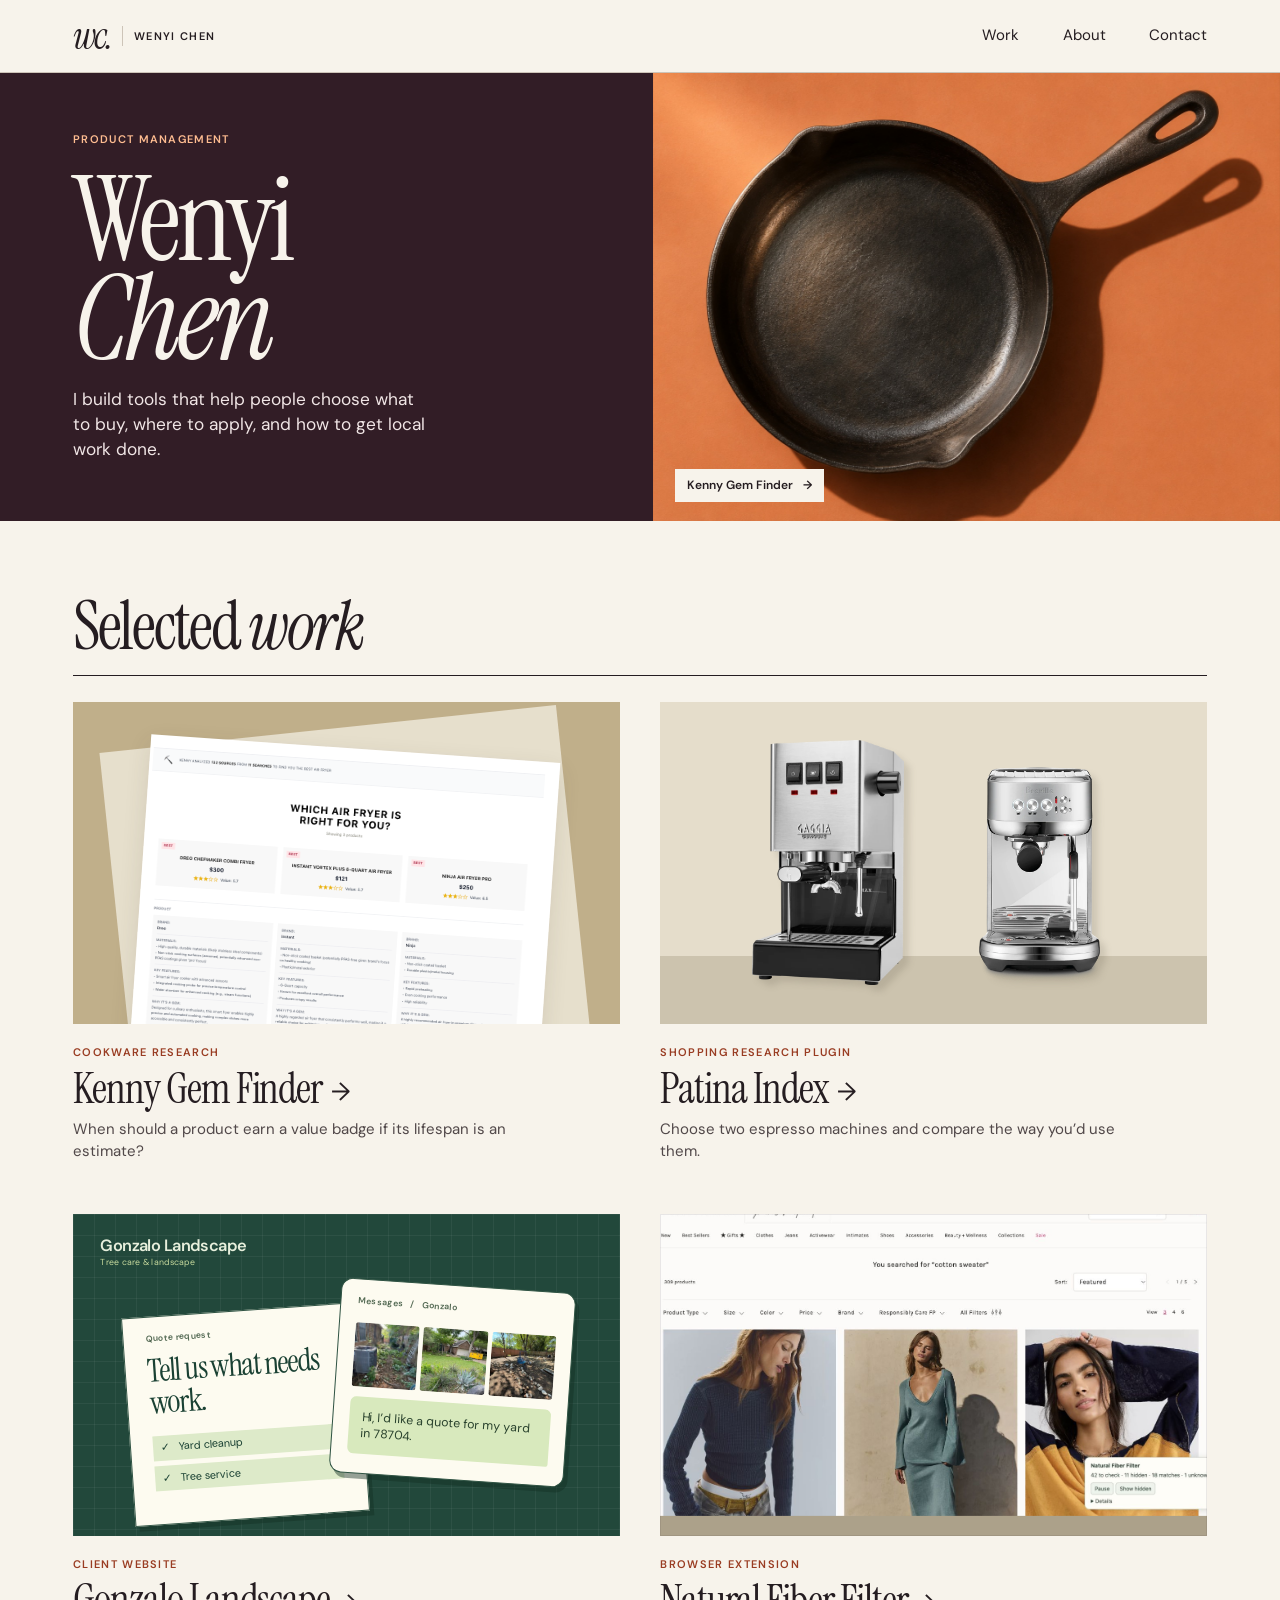
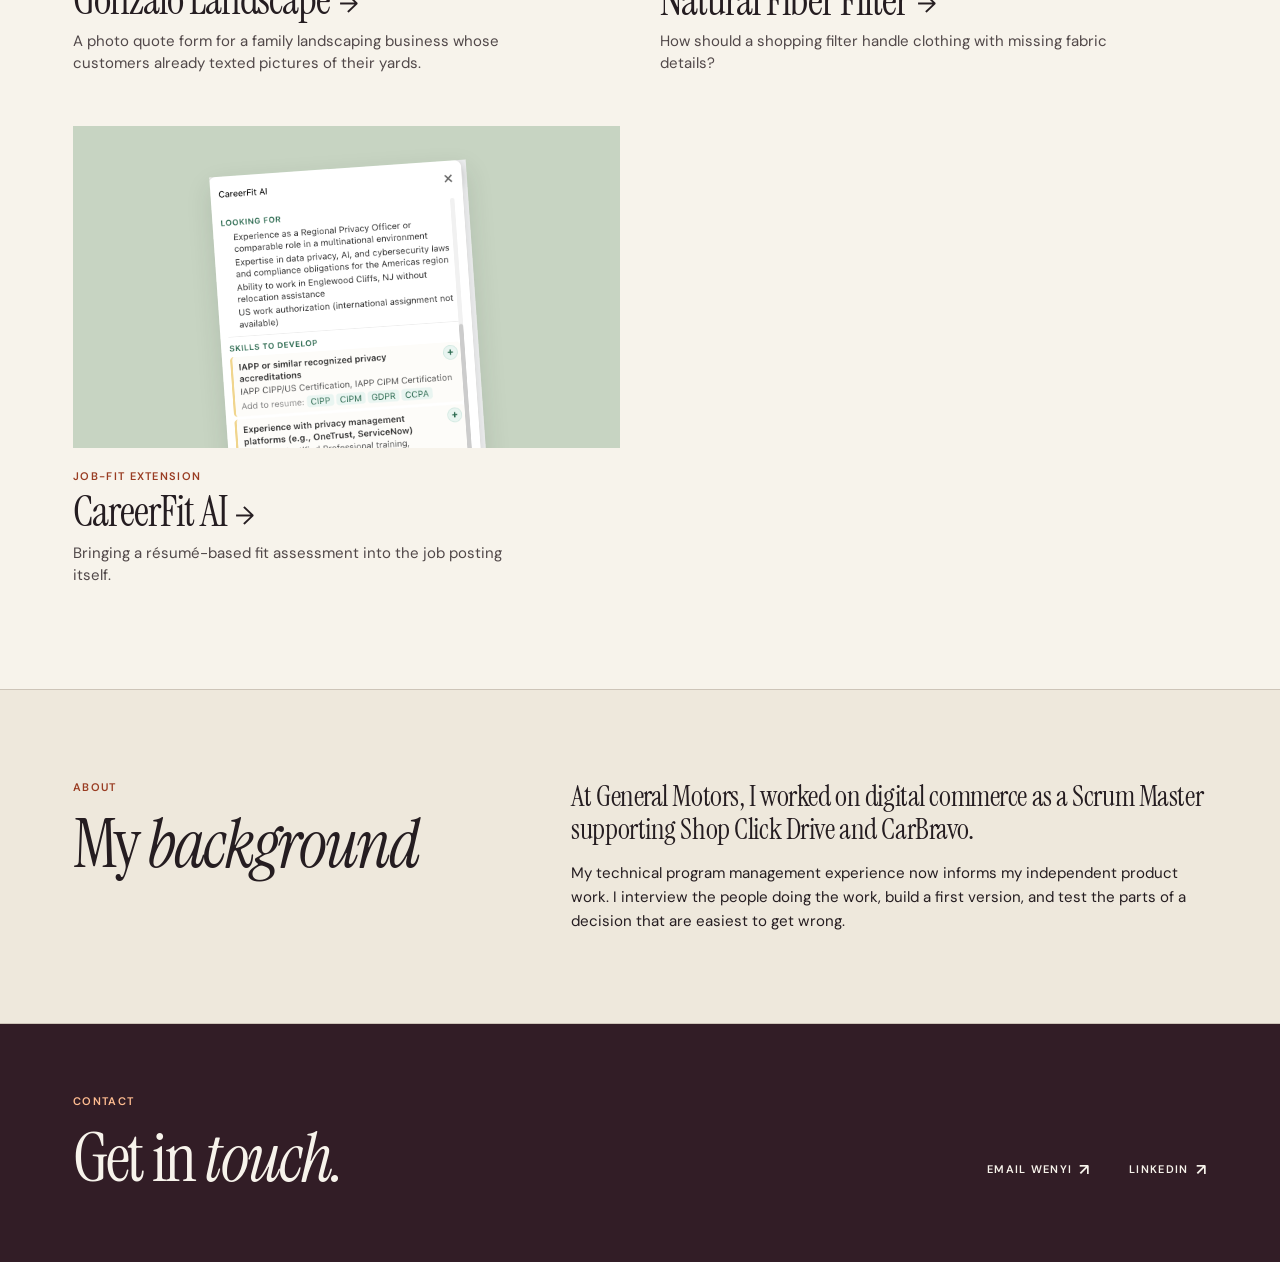
